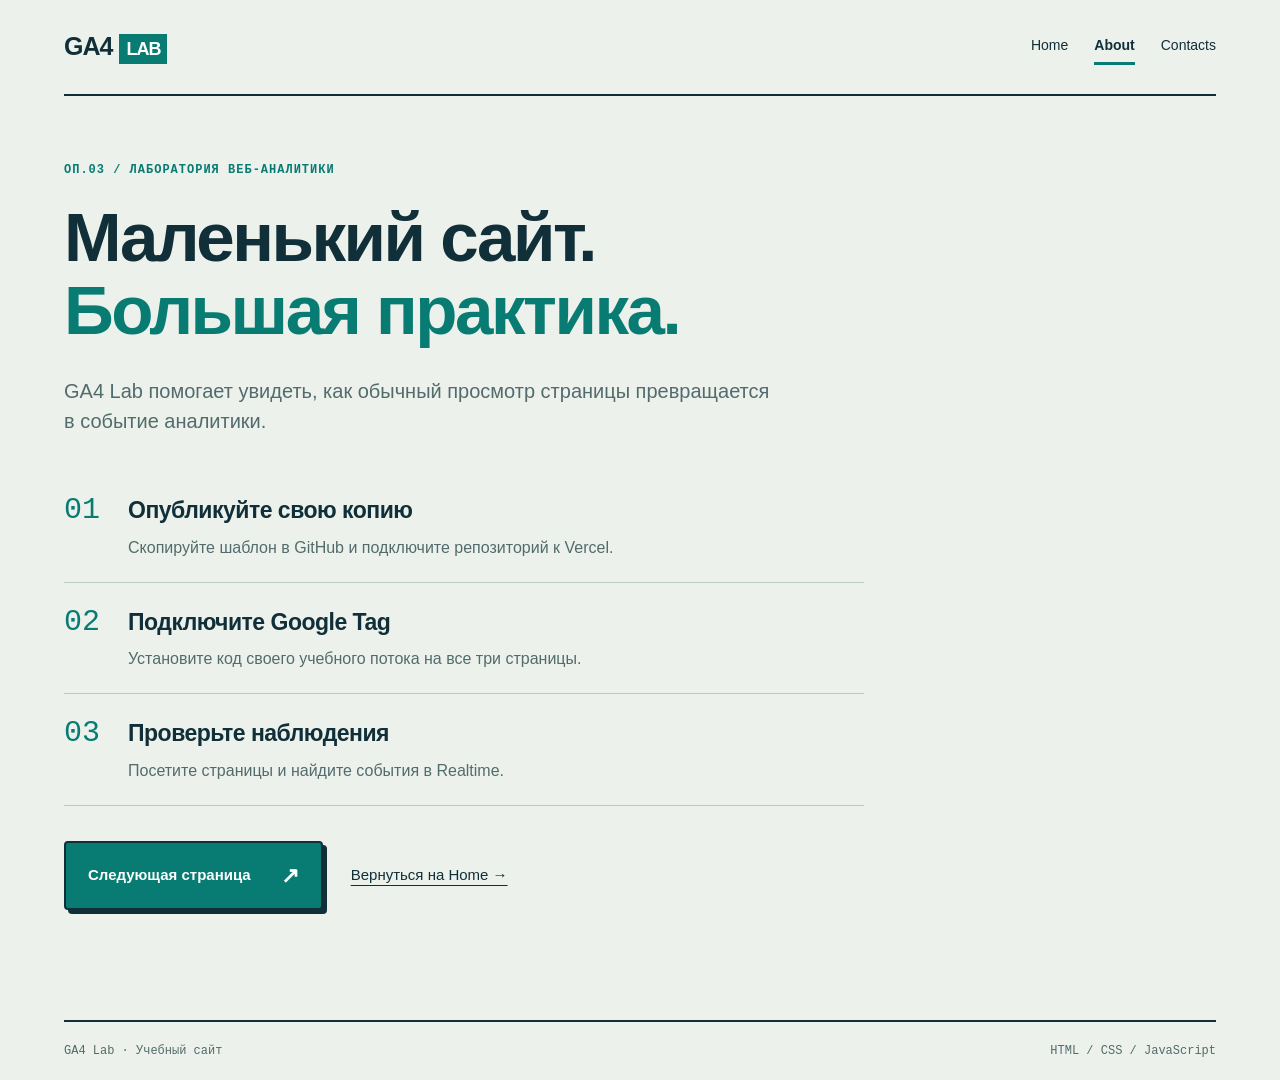
==== about.html @ 48c335bf "Initial commit" ====
<!doctype html>
<html lang="ru">
<head>
  <!-- На занятии вставьте Google Tag сразу после открывающего head. -->
  <meta charset="utf-8">
  <meta name="viewport" content="width=device-width, initial-scale=1">
  <meta name="description" content="Учебная лаборатория веб-аналитики: страницы, переходы и события.">
  <title>About — GA4 Lab</title>
  <link rel="stylesheet" href="css/style.css">
  <script src="js/script.js" defer></script>
</head>
<body>
  <header><a class="brand" href="index.html">GA4<span>LAB</span></a><nav aria-label="Основная навигация"><a href="index.html">Home</a><a href="about.html" aria-current="page">About</a><a href="contacts.html">Contacts</a></nav></header>
  <main><p class="eyebrow">ОП.03 / ЛАБОРАТОРИЯ ВЕБ-АНАЛИТИКИ</p><h1>Маленький сайт.<br><em>Большая практика.</em></h1><p class="lead">GA4 Lab помогает увидеть, как обычный просмотр страницы превращается в событие аналитики.</p><section class="steps" aria-label="Этапы практики"><article><b>01</b><div><h2>Опубликуйте свою копию</h2><p>Скопируйте шаблон в GitHub и подключите репозиторий к Vercel.</p></div></article><article><b>02</b><div><h2>Подключите Google Tag</h2><p>Установите код своего учебного потока на все три страницы.</p></div></article><article><b>03</b><div><h2>Проверьте наблюдения</h2><p>Посетите страницы и найдите события в Realtime.</p></div></article></section><div class="actions"><a class="button" href="contacts.html">Следующая страница <span>↗</span></a><a class="secondary" href="index.html">Вернуться на Home →</a></div></main>
  <footer><span>GA4 Lab · Учебный сайт</span><span>HTML / CSS / JavaScript</span></footer>
</body>
</html>
---- css/style.css ----
:root{--ink:#102f39;--paper:#edf1eb;--accent:#087c73;--line:#b9ccc1;--muted:#526b6c}*{box-sizing:border-box}body{margin:0;background:var(--paper);color:var(--ink);font-family:Arial,Helvetica,sans-serif;line-height:1.5}a{color:inherit}header,main,footer{width:min(1160px,90%);margin:auto}header{display:flex;align-items:center;justify-content:space-between;padding:28px 0;border-bottom:2px solid var(--ink)}.brand{font-size:25px;font-weight:900;text-decoration:none;letter-spacing:-1px}.brand span{background:var(--accent);color:white;padding:5px 7px;margin-left:7px;font-size:18px}nav{display:flex;gap:26px}nav a{text-decoration:none;font-size:14px;padding:6px 0}nav a[aria-current]{border-bottom:3px solid var(--accent);font-weight:bold}main{padding:65px 0 75px;min-height:calc(100vh - 185px)}.eyebrow,small,.tag{font-family:monospace;font-size:12px;letter-spacing:1px}.eyebrow{color:var(--accent);font-weight:bold;margin:0 0 22px}h1{font-size:clamp(38px,5.4vw,72px);line-height:1.07;letter-spacing:-2.5px;margin:0 0 28px;font-weight:800}h1 em{font-style:normal;color:var(--accent)}.lead{font-size:20px;max-width:710px;color:var(--muted);margin-bottom:30px}.actions{display:flex;gap:28px;align-items:center;margin:35px 0}.button{display:inline-flex;justify-content:space-between;gap:30px;align-items:center;background:var(--accent);color:white;border:2px solid var(--ink);padding:16px 22px;border-radius:4px;text-decoration:none;font-size:15px;font-weight:bold;box-shadow:4px 4px 0 var(--ink);cursor:pointer}.button:hover{background:#075f59;transform:translateY(-2px)}.button span{font-size:22px}.secondary{text-underline-offset:5px;font-size:15px}.cards{display:grid;grid-template-columns:repeat(3,1fr);gap:22px;margin-top:58px}.cards article{padding:26px;background:#f9fbf7;border:2px solid var(--ink);border-radius:5px;box-shadow:4px 4px 0 #c0d2c6}.cards small{color:var(--accent)}h2{font-size:23px;letter-spacing:-.5px;margin:18px 0 10px}article p,aside p{color:var(--muted);margin:0}.steps{max-width:800px;margin:35px 0}.steps article{display:flex;gap:28px;padding:22px 0;border-bottom:1px solid var(--line)}.steps article>b{font:30px monospace;color:var(--accent)}.steps h2{margin:0 0 8px}.contact-grid{display:grid;grid-template-columns:1.1fr 1fr;gap:55px;margin-top:35px}form{background:white;border:2px solid var(--ink);border-radius:5px;padding:28px}label{display:block;font-weight:bold;font-size:14px;margin-bottom:8px}input,select{width:100%;padding:13px;font:16px Arial;border:1px solid var(--line);border-radius:3px;background:#f9fbf7;margin-bottom:22px}form small{display:block;color:var(--muted);letter-spacing:0;line-height:1.6}#form-status{color:var(--accent);font-weight:bold}aside{padding:25px 0}.tag{color:var(--accent)}aside h2{font-size:34px;line-height:1.3}aside p{margin-bottom:25px}footer{border-top:2px solid var(--ink);padding:22px 0;display:flex;justify-content:space-between;font:12px monospace;color:var(--muted)}:focus-visible{outline:3px solid #df9509;outline-offset:5px}@media(max-width:700px){header{padding:22px 0}nav{gap:14px}nav a{font-size:12px}main{padding:38px 0}h1{letter-spacing:-1.5px}.lead{font-size:17px}.cards,.contact-grid{grid-template-columns:1fr;gap:20px}.cards{margin-top:38px}.actions{align-items:flex-start;flex-direction:column;gap:22px}footer{gap:12px;flex-wrap:wrap}.contact-grid{gap:10px}}@media(prefers-reduced-motion:no-preference){main{animation:appear .45s ease}.button{transition:background .15s,transform .15s}@keyframes appear{from{opacity:0;transform:translateY(12px)}to{opacity:1;transform:none}}}
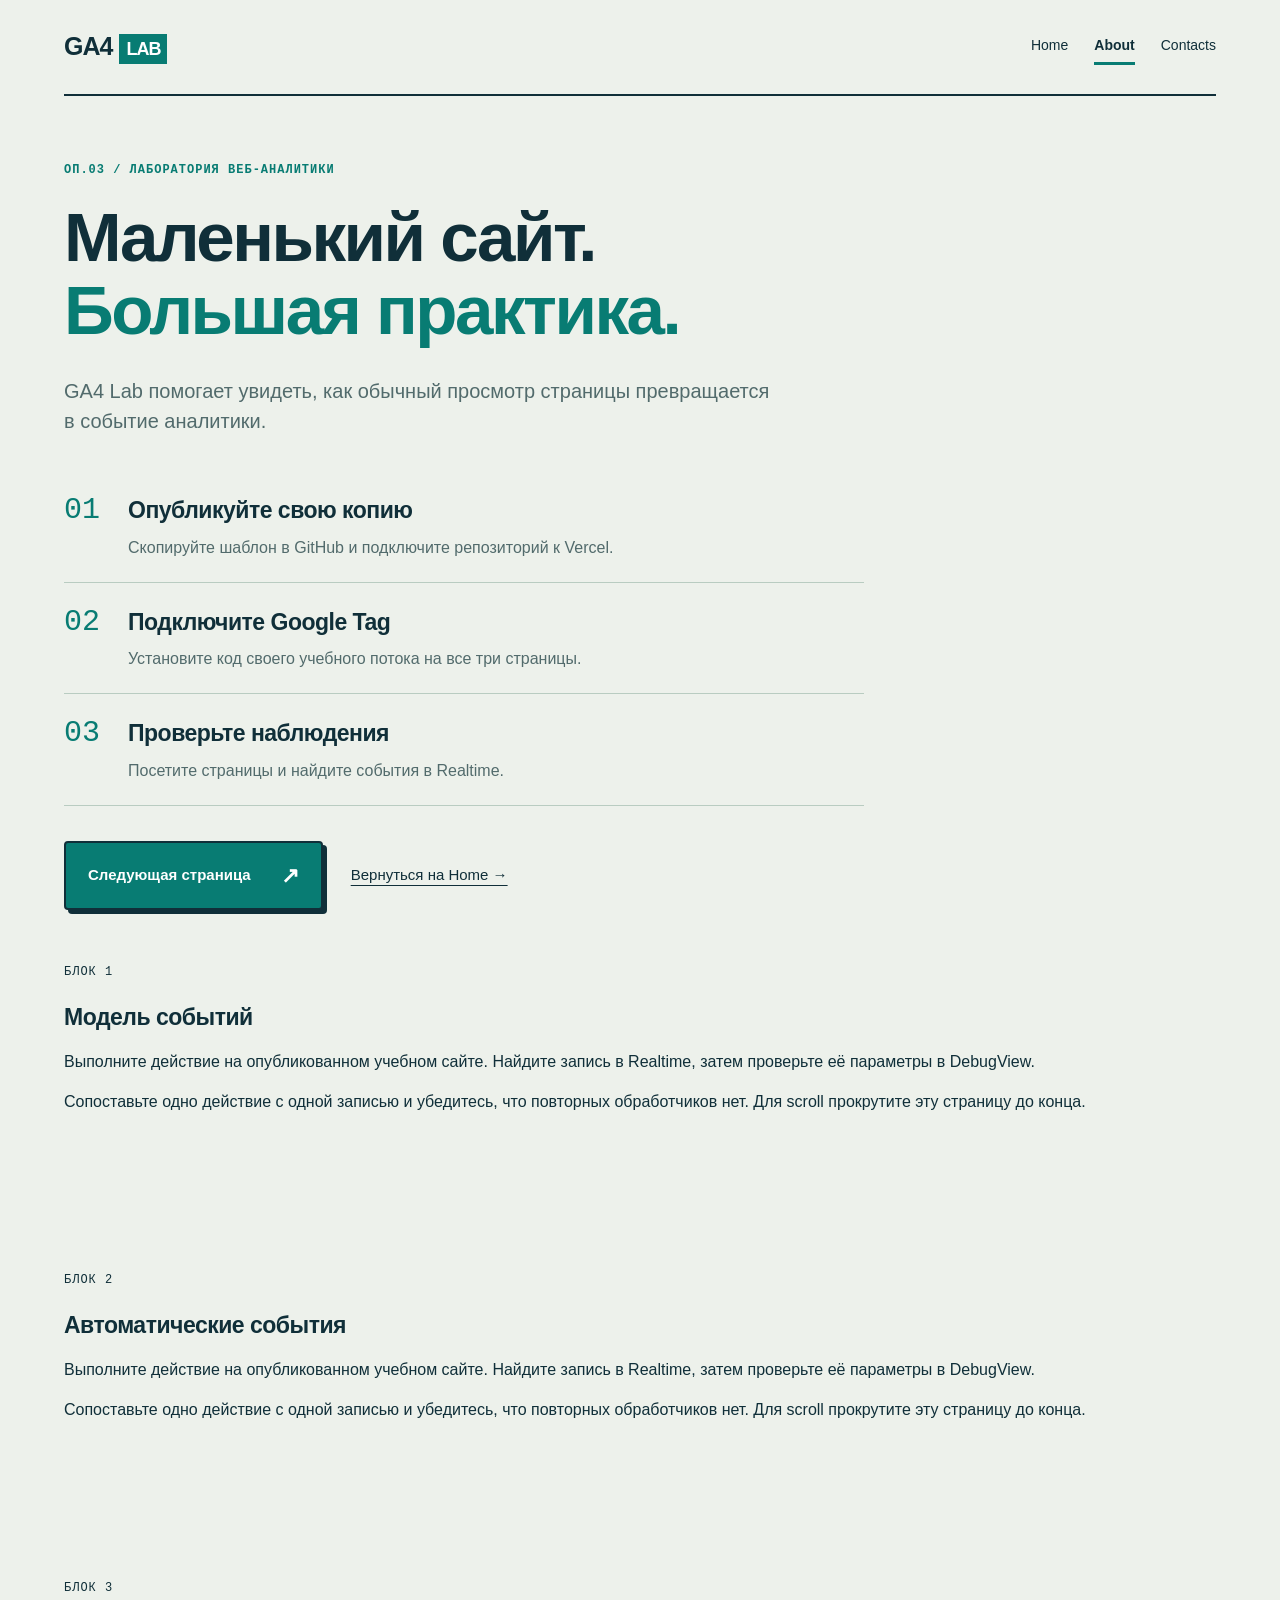
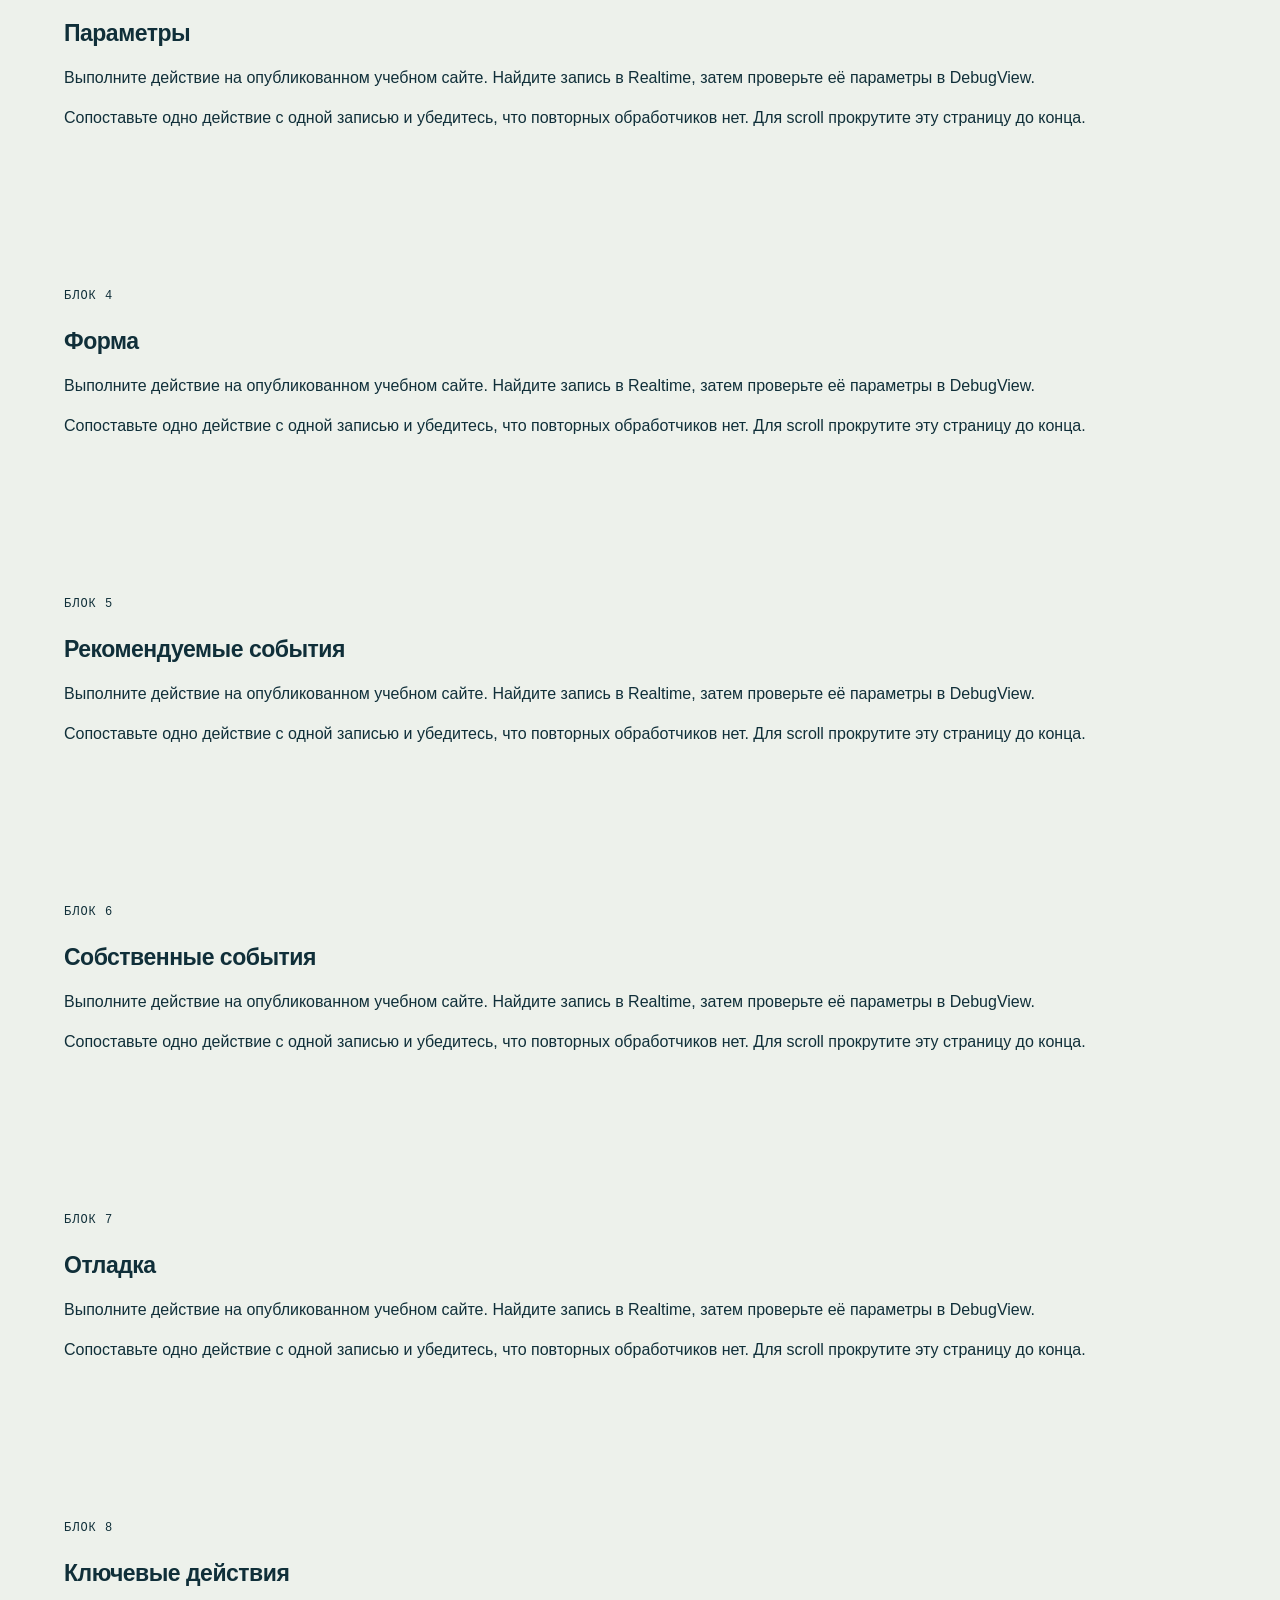
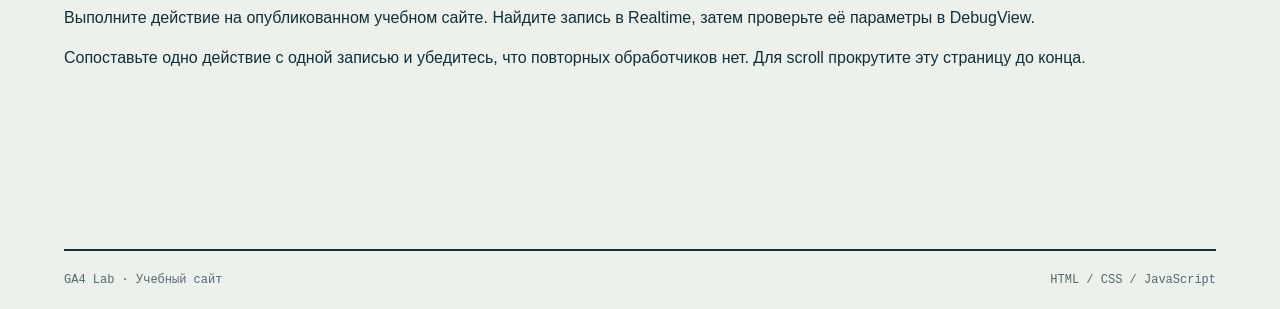
==== commit 329b71d3: "Add external link and PDF guide" ====
--- a/about.html
+++ b/about.html
@@ -1,6 +1,16 @@
 <!doctype html>
 <html lang="ru">
 <head>
+  <!-- Google tag (gtag.js) -->
+  <script async src="https://www.googletagmanager.com/gtag/js?id=G-2CNN55NJF7"></script>
+  <script>
+    window.dataLayer = window.dataLayer || [];
+    function gtag(){dataLayer.push(arguments);}
+    gtag('js', new Date());
+
+    gtag('config', 'G-2CNN55NJF7');
+  </script>
+
   <!-- На занятии вставьте Google Tag сразу после открывающего head. -->
   <meta charset="utf-8">
   <meta name="viewport" content="width=device-width, initial-scale=1">
@@ -11,7 +21,56 @@
 </head>
 <body>
   <header><a class="brand" href="index.html">GA4<span>LAB</span></a><nav aria-label="Основная навигация"><a href="index.html">Home</a><a href="about.html" aria-current="page">About</a><a href="contacts.html">Contacts</a></nav></header>
-  <main><p class="eyebrow">ОП.03 / ЛАБОРАТОРИЯ ВЕБ-АНАЛИТИКИ</p><h1>Маленький сайт.<br><em>Большая практика.</em></h1><p class="lead">GA4 Lab помогает увидеть, как обычный просмотр страницы превращается в событие аналитики.</p><section class="steps" aria-label="Этапы практики"><article><b>01</b><div><h2>Опубликуйте свою копию</h2><p>Скопируйте шаблон в GitHub и подключите репозиторий к Vercel.</p></div></article><article><b>02</b><div><h2>Подключите Google Tag</h2><p>Установите код своего учебного потока на все три страницы.</p></div></article><article><b>03</b><div><h2>Проверьте наблюдения</h2><p>Посетите страницы и найдите события в Realtime.</p></div></article></section><div class="actions"><a class="button" href="contacts.html">Следующая страница <span>↗</span></a><a class="secondary" href="index.html">Вернуться на Home →</a></div></main>
+  <main><p class="eyebrow">ОП.03 / ЛАБОРАТОРИЯ ВЕБ-АНАЛИТИКИ</p><h1>Маленький сайт.<br><em>Большая практика.</em></h1><p class="lead">GA4 Lab помогает увидеть, как обычный просмотр страницы превращается в событие аналитики.</p><section class="steps" aria-label="Этапы практики"><article><b>01</b><div><h2>Опубликуйте свою копию</h2><p>Скопируйте шаблон в GitHub и подключите репозиторий к Vercel.</p></div></article><article><b>02</b><div><h2>Подключите Google Tag</h2><p>Установите код своего учебного потока на все три страницы.</p></div></article><article><b>03</b><div><h2>Проверьте наблюдения</h2><p>Посетите страницы и найдите события в Realtime.</p></div></article></section><div class="actions"><a class="button" href="contacts.html">Следующая страница <span>↗</span></a><a class="secondary" href="index.html">Вернуться на Home →</a></div>
+<section class="program-block">
+  <small>БЛОК 1</small>
+  <h2>Модель событий</h2>
+  <p>Выполните действие на опубликованном учебном сайте. Найдите запись в Realtime, затем проверьте её параметры в DebugView.</p>
+  <p>Сопоставьте одно действие с одной записью и убедитесь, что повторных обработчиков нет. Для scroll прокрутите эту страницу до конца.</p>
+</section>
+<section class="program-block">
+  <small>БЛОК 2</small>
+  <h2>Автоматические события</h2>
+  <p>Выполните действие на опубликованном учебном сайте. Найдите запись в Realtime, затем проверьте её параметры в DebugView.</p>
+  <p>Сопоставьте одно действие с одной записью и убедитесь, что повторных обработчиков нет. Для scroll прокрутите эту страницу до конца.</p>
+</section>
+<section class="program-block">
+  <small>БЛОК 3</small>
+  <h2>Параметры</h2>
+  <p>Выполните действие на опубликованном учебном сайте. Найдите запись в Realtime, затем проверьте её параметры в DebugView.</p>
+  <p>Сопоставьте одно действие с одной записью и убедитесь, что повторных обработчиков нет. Для scroll прокрутите эту страницу до конца.</p>
+</section>
+<section class="program-block">
+  <small>БЛОК 4</small>
+  <h2>Форма</h2>
+  <p>Выполните действие на опубликованном учебном сайте. Найдите запись в Realtime, затем проверьте её параметры в DebugView.</p>
+  <p>Сопоставьте одно действие с одной записью и убедитесь, что повторных обработчиков нет. Для scroll прокрутите эту страницу до конца.</p>
+</section>
+<section class="program-block">
+  <small>БЛОК 5</small>
+  <h2>Рекомендуемые события</h2>
+  <p>Выполните действие на опубликованном учебном сайте. Найдите запись в Realtime, затем проверьте её параметры в DebugView.</p>
+  <p>Сопоставьте одно действие с одной записью и убедитесь, что повторных обработчиков нет. Для scroll прокрутите эту страницу до конца.</p>
+</section>
+<section class="program-block">
+  <small>БЛОК 6</small>
+  <h2>Собственные события</h2>
+  <p>Выполните действие на опубликованном учебном сайте. Найдите запись в Realtime, затем проверьте её параметры в DebugView.</p>
+  <p>Сопоставьте одно действие с одной записью и убедитесь, что повторных обработчиков нет. Для scroll прокрутите эту страницу до конца.</p>
+</section>
+<section class="program-block">
+  <small>БЛОК 7</small>
+  <h2>Отладка</h2>
+  <p>Выполните действие на опубликованном учебном сайте. Найдите запись в Realtime, затем проверьте её параметры в DebugView.</p>
+  <p>Сопоставьте одно действие с одной записью и убедитесь, что повторных обработчиков нет. Для scroll прокрутите эту страницу до конца.</p>
+</section>
+<section class="program-block">
+  <small>БЛОК 8</small>
+  <h2>Ключевые действия</h2>
+  <p>Выполните действие на опубликованном учебном сайте. Найдите запись в Realtime, затем проверьте её параметры в DebugView.</p>
+  <p>Сопоставьте одно действие с одной записью и убедитесь, что повторных обработчиков нет. Для scroll прокрутите эту страницу до конца.</p>
+</section>
+</main>
   <footer><span>GA4 Lab · Учебный сайт</span><span>HTML / CSS / JavaScript</span></footer>
 </body>
 </html>
--- a/css/style.css
+++ b/css/style.css
@@ -1,2 +1,6 @@
 :root{--ink:#102f39;--paper:#edf1eb;--accent:#087c73;--line:#b9ccc1;--muted:#526b6c}*{box-sizing:border-box}body{margin:0;background:var(--paper);color:var(--ink);font-family:Arial,Helvetica,sans-serif;line-height:1.5}a{color:inherit}header,main,footer{width:min(1160px,90%);margin:auto}header{display:flex;align-items:center;justify-content:space-between;padding:28px 0;border-bottom:2px solid var(--ink)}.brand{font-size:25px;font-weight:900;text-decoration:none;letter-spacing:-1px}.brand span{background:var(--accent);color:white;padding:5px 7px;margin-left:7px;font-size:18px}nav{display:flex;gap:26px}nav a{text-decoration:none;font-size:14px;padding:6px 0}nav a[aria-current]{border-bottom:3px solid var(--accent);font-weight:bold}main{padding:65px 0 75px;min-height:calc(100vh - 185px)}.eyebrow,small,.tag{font-family:monospace;font-size:12px;letter-spacing:1px}.eyebrow{color:var(--accent);font-weight:bold;margin:0 0 22px}h1{font-size:clamp(38px,5.4vw,72px);line-height:1.07;letter-spacing:-2.5px;margin:0 0 28px;font-weight:800}h1 em{font-style:normal;color:var(--accent)}.lead{font-size:20px;max-width:710px;color:var(--muted);margin-bottom:30px}.actions{display:flex;gap:28px;align-items:center;margin:35px 0}.button{display:inline-flex;justify-content:space-between;gap:30px;align-items:center;background:var(--accent);color:white;border:2px solid var(--ink);padding:16px 22px;border-radius:4px;text-decoration:none;font-size:15px;font-weight:bold;box-shadow:4px 4px 0 var(--ink);cursor:pointer}.button:hover{background:#075f59;transform:translateY(-2px)}.button span{font-size:22px}.secondary{text-underline-offset:5px;font-size:15px}.cards{display:grid;grid-template-columns:repeat(3,1fr);gap:22px;margin-top:58px}.cards article{padding:26px;background:#f9fbf7;border:2px solid var(--ink);border-radius:5px;box-shadow:4px 4px 0 #c0d2c6}.cards small{color:var(--accent)}h2{font-size:23px;letter-spacing:-.5px;margin:18px 0 10px}article p,aside p{color:var(--muted);margin:0}.steps{max-width:800px;margin:35px 0}.steps article{display:flex;gap:28px;padding:22px 0;border-bottom:1px solid var(--line)}.steps article>b{font:30px monospace;color:var(--accent)}.steps h2{margin:0 0 8px}.contact-grid{display:grid;grid-template-columns:1.1fr 1fr;gap:55px;margin-top:35px}form{background:white;border:2px solid var(--ink);border-radius:5px;padding:28px}label{display:block;font-weight:bold;font-size:14px;margin-bottom:8px}input,select{width:100%;padding:13px;font:16px Arial;border:1px solid var(--line);border-radius:3px;background:#f9fbf7;margin-bottom:22px}form small{display:block;color:var(--muted);letter-spacing:0;line-height:1.6}#form-status{color:var(--accent);font-weight:bold}aside{padding:25px 0}.tag{color:var(--accent)}aside h2{font-size:34px;line-height:1.3}aside p{margin-bottom:25px}footer{border-top:2px solid var(--ink);padding:22px 0;display:flex;justify-content:space-between;font:12px monospace;color:var(--muted)}:focus-visible{outline:3px solid #df9509;outline-offset:5px}@media(max-width:700px){header{padding:22px 0}nav{gap:14px}nav a{font-size:12px}main{padding:38px 0}h1{letter-spacing:-1.5px}.lead{font-size:17px}.cards,.contact-grid{grid-template-columns:1fr;gap:20px}.cards{margin-top:38px}.actions{align-items:flex-start;flex-direction:column;gap:22px}footer{gap:12px;flex-wrap:wrap}.contact-grid{gap:10px}}@media(prefers-reduced-motion:no-preference){main{animation:appear .45s ease}.button{transition:background .15s,transform .15s}@keyframes appear{from{opacity:0;transform:translateY(12px)}to{opacity:1;transform:none}}}
 
+
+.materials,.program-block{margin-top:48px}
+.program-block{min-height:260px}
+.materials a{font-weight:600}
